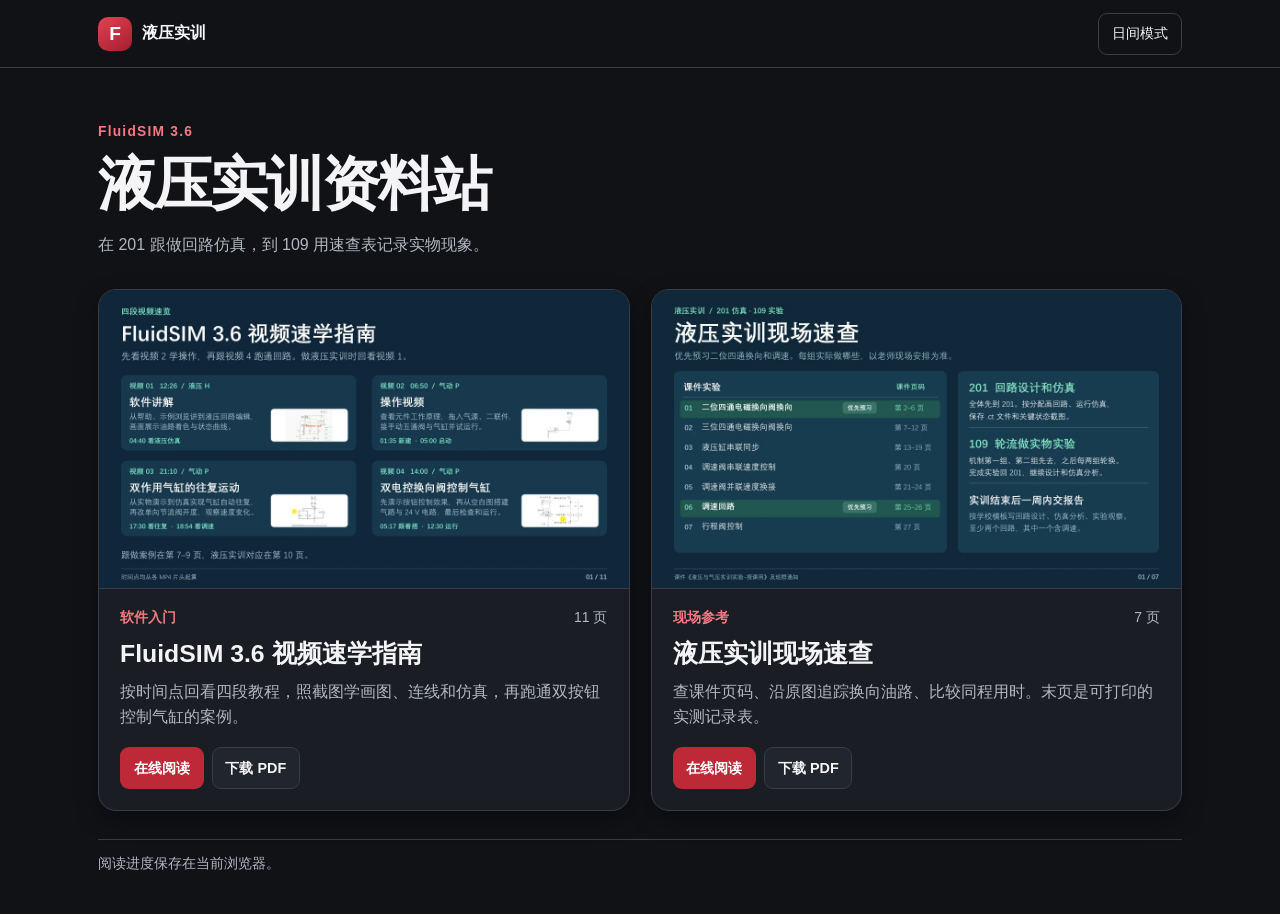
==== index.html @ aceb3650 "Publish FluidSIM lab reference site" ====
<!doctype html>
<html lang="zh-CN" data-theme="dark">
<head>
  <meta charset="utf-8">
  <meta name="viewport" content="width=device-width, initial-scale=1">
  <meta name="description" content="FluidSIM 3.6 视频速学指南与液压实训现场速查。">
  <title>液压实训资料站 · FluidSIM 3.6</title>
  <link rel="icon" href="./favicon.ico">
  <script src="./theme.js"></script>
  <link rel="stylesheet" href="./style.css">
  <script type="module" src="./home.js"></script>
</head>
<body>
  <header class="site-header">
    <div class="site-header-inner">
      <a href="./" class="brand"><span class="mark" aria-hidden="true">F</span>液压实训</a>
      <button class="control theme-toggle" type="button" data-theme-toggle>日间模式</button>
    </div>
  </header>
  <main class="home">
    <section class="intro">
      <p class="eyebrow">FluidSIM 3.6</p>
      <h1>液压实训资料站</h1>
      <p class="lede">在 201 跟做回路仿真，到 109 用速查表记录实物现象。</p>
      <a class="resume control" id="resume" hidden></a>
    </section>
    <section aria-label="实训资料" class="library">
      <article class="document-card" data-doc-card="guide">
        <a class="cover" href="./read.html?doc=guide" aria-label="阅读 FluidSIM 3.6 视频速学指南">
          <img src="./assets/covers/guide.webp" width="1152" height="648" alt="FluidSIM 3.6 视频速学指南封面">
        </a>
        <div class="card-body">
          <div class="card-label"><span>软件入门</span><span>11 页</span></div>
          <h2>FluidSIM 3.6 视频速学指南</h2>
          <p>按时间点回看四段教程，照截图学画图、连线和仿真，再跑通双按钮控制气缸的案例。</p>
          <div class="card-actions">
            <a class="control primary" href="./read.html?doc=guide">在线阅读</a>
            <a class="control" href="./assets/pdf/FluidSIM%203.6%20%E8%A7%86%E9%A2%91%E9%80%9F%E5%AD%A6%E6%8C%87%E5%8D%97.pdf" download="FluidSIM 3.6 视频速学指南.pdf">下载 PDF</a>
            <span class="progress-label" data-progress hidden></span>
          </div>
        </div>
      </article>
      <article class="document-card" data-doc-card="reference">
        <a class="cover" href="./read.html?doc=reference" aria-label="阅读液压实训现场速查">
          <img src="./assets/covers/reference.webp" width="1152" height="648" alt="液压实训现场速查封面">
        </a>
        <div class="card-body">
          <div class="card-label"><span>现场参考</span><span>7 页</span></div>
          <h2>液压实训现场速查</h2>
          <p>查课件页码、沿原图追踪换向油路、比较同程用时。末页是可打印的实测记录表。</p>
          <div class="card-actions">
            <a class="control primary" href="./read.html?doc=reference">在线阅读</a>
            <a class="control" href="./assets/pdf/%E6%B6%B2%E5%8E%8B%E5%AE%9E%E8%AE%AD%E7%8E%B0%E5%9C%BA%E9%80%9F%E6%9F%A5.pdf" download="液压实训现场速查.pdf">下载 PDF</a>
            <span class="progress-label" data-progress hidden></span>
          </div>
        </div>
      </article>
    </section>
    <footer class="home-footer">阅读进度保存在当前浏览器。</footer>
  </main>
</body>
</html>
---- style.css ----
:root {
  color-scheme: dark;
  font-family: "Microsoft YaHei UI", "PingFang SC", "Noto Sans CJK SC", "Segoe UI", sans-serif;
  --bg: #101216;
  --surface: #1a1d23;
  --raised: #21252d;
  --reader: #0c0e12;
  --text: #f4f4f6;
  --muted: #b1b6c1;
  --line: #383d47;
  --accent: #f57980;
  --primary: #be2938;
  --primary-hover: #a91e2d;
  --accent-bg: #3b242d;
  --focus: #ff9196;
  --shadow: #0005;
}
:root[data-theme="light"] {
  color-scheme: light;
  --bg: #edf0f5;
  --surface: #fff;
  --raised: #f6f7fa;
  --reader: #e0e5ed;
  --text: #1b2331;
  --muted: #4d586a;
  --line: #cbd2dc;
  --accent: #a62030;
  --primary: #b62634;
  --primary-hover: #9f1e2b;
  --accent-bg: #fae7eb;
  --focus: #ac2232;
  --shadow: #29344922;
}
* { box-sizing: border-box; }
[hidden] { display: none !important; }
body { margin: 0; background: var(--bg); color: var(--text); }
a { color: inherit; text-decoration: none; }
button, input { font: inherit; }
button:disabled, input:disabled { cursor: default; opacity: .47; }
:focus-visible { outline: 2px solid var(--focus); outline-offset: 3px; }
.control {
  display: inline-flex; align-items: center; justify-content: center; min-width: 42px; min-height: 42px;
  gap: .35rem; border: 1px solid var(--line); border-radius: 9px; padding: .45rem .8rem;
  background: var(--raised); color: var(--text); font-size: .9rem; font-weight: 600;
  line-height: 1.15; white-space: nowrap; cursor: pointer;
}
.control:hover:not(:disabled) { border-color: var(--accent); }
.primary {
  background: var(--primary); border-color: transparent; color: #fff;
}
.primary:hover { background: var(--primary-hover); }
.site-header { border-bottom: 1px solid var(--line); background: var(--bg); }
.site-header-inner {
  max-width: 1140px; margin: auto; min-height: 67px; padding: 0 28px;
  display: flex; justify-content: space-between; align-items: center; gap: 16px;
}
.brand { display: inline-flex; align-items: center; gap: .65rem; font-weight: 700; }
.mark {
  display: grid; place-items: center; width: 34px; height: 34px; border-radius: 10px;
  background: linear-gradient(145deg, #df4351, #a51d30); color: #fff;
  font: 700 1.2rem/1 "Segoe UI", sans-serif;
}
.theme-toggle { background: transparent; font-weight: 500; }
.home { max-width: 1140px; margin: auto; padding: 56px 28px 26px; }
.intro { margin: 0 0 31px; }
.eyebrow { margin: 0 0 11px; color: var(--accent); font-size: .86rem; font-weight: 700; letter-spacing: .09em; }
.intro h1 { margin: 0; font-size: clamp(2rem, 4.7vw, 3.65rem); line-height: 1.15; letter-spacing: -.035em; }
.lede { margin: 15px 0 0; color: var(--muted); line-height: 1.62; }
.resume { margin-top: 16px; background: var(--accent-bg); color: var(--accent); border-color: transparent; }
.library { display: grid; grid-template-columns: repeat(2, minmax(0, 1fr)); gap: 21px; }
.document-card {
  background: var(--surface); border: 1px solid var(--line); border-radius: 18px;
  overflow: clip; display: flex; flex-direction: column; box-shadow: 0 9px 25px var(--shadow);
}
.cover { display: block; background: #132c3b; border-bottom: 1px solid var(--line); }
.cover:focus-visible { outline-offset: -4px; }
.cover img { display: block; width: 100%; height: auto; aspect-ratio: 16 / 9; }
.card-body { padding: 20px 21px 21px; display: flex; flex-direction: column; flex: 1; }
.card-label { display: flex; justify-content: space-between; gap: 12px; color: var(--muted); font-size: .875rem; }
.card-label span:first-child { color: var(--accent); font-weight: 700; }
.card-body h2 { margin: 10px 0 7px; font-size: clamp(1.14rem, 2.5vw, 1.55rem); line-height: 1.4; }
.card-body p { margin: 0 0 17px; color: var(--muted); line-height: 1.6; }
.card-actions { margin-top: auto; display: flex; flex-wrap: wrap; align-items: center; gap: 8px; }
.progress-label { margin-left: auto; color: var(--muted); font-size: .875rem; }
.home-footer { margin: 28px 0 0; padding: 15px 0; border-top: 1px solid var(--line); color: var(--muted); font-size: .875rem; }

.reading { display: flex; flex-direction: column; height: 100vh; height: 100dvh; overflow: hidden; }
.reader-header {
  min-height: 60px; padding: 7px max(12px, env(safe-area-inset-right)) 7px max(12px, env(safe-area-inset-left));
  display: grid; grid-template-columns: auto minmax(0, 1fr) auto; align-items: center; gap: 12px;
  border-bottom: 1px solid var(--line); background: var(--surface);
}
.reader-header h1 { margin: 0; overflow: hidden; text-overflow: ellipsis; white-space: nowrap; font-size: clamp(1rem, 2vw, 1.22rem); line-height: 1.3; }
.reader-links { display: flex; gap: 7px; }
.reader-tools { background: var(--bg); border-bottom: 1px solid var(--line); }
.toolbar-inner { display: flex; align-items: center; justify-content: center; gap: 16px; padding: 6px 10px; flex-wrap: wrap; }
.tool-group { display: flex; align-items: center; gap: 5px; }
.tool-group .control { padding: .35rem .65rem; }
.nav-button span { font: 600 1.4rem/1 "Segoe UI", sans-serif; }
.page-jump { display: flex; align-items: center; gap: 6px; padding: 0 3px; }
.page-jump input {
  width: 42px; height: 37px; padding: 0 .25rem; text-align: center;
  color: var(--text); border: 1px solid var(--line); background: var(--surface); border-radius: 6px;
}
#page-total, #zoom-level { font-size: .875rem; color: var(--muted); font-variant-numeric: tabular-nums; white-space: nowrap; }
#zoom-level { min-width: 3rem; text-align: center; }
.fit[aria-pressed="true"] { border-color: var(--accent); color: var(--accent); }
.reader-stage {
  position: relative; flex: 1; min-height: 0; overflow: auto; background: var(--reader);
  touch-action: pan-x pan-y; overscroll-behavior: contain; scrollbar-color: var(--line) var(--reader);
}
.reader-stage:focus-visible { outline-offset: -3px; }
.page-wall { position: relative; display: flex; flex-direction: column; align-items: center; gap: 13px; padding-top: var(--gutter, 13px); }
.pdf-page {
  position: relative; flex: none; width: var(--page-width); height: var(--page-height);
  margin: 0; display: grid; place-items: center; background: #fff; color: #334153;
  box-shadow: 0 4px 12px var(--shadow);
}
.pdf-page::after { content: attr(data-label); font-size: .875rem; }
.pdf-page:has(canvas)::after { display: none; }
.pdf-page canvas { position: absolute; inset: 0; display: block; width: 100%; height: 100%; }
.reader-message { max-width: 480px; margin: 46px auto; padding: 16px; text-align: center; color: var(--muted); }
.reader-message p { margin: 0 0 13px; }
.pdf-page [data-render-error] { position: absolute; text-align: center; color: #821d2a; padding: 10px; }
@media (max-width: 680px) {
  .site-header-inner { min-height: 59px; padding: 0 16px; }
  .home { padding: 35px 16px 22px; }
  .intro { margin-bottom: 23px; }
  .library { grid-template-columns: 1fr; gap: 16px; }
  .card-body { padding: 15px; }
  .reader-header { gap: 7px; grid-template-columns: auto minmax(0, 1fr); }
  .reader-header h1 { grid-column: 2; grid-row: 1; }
  .reader-links { grid-column: 1 / -1; grid-row: 2; justify-content: flex-end; }
  .reader-header .control { min-height: 34px; padding: .25rem .58rem; }
  .toolbar-inner { gap: 5px 9px; padding: 5px; }
  .tool-group { gap: 4px; }
  .tool-group .control { min-width: 36px; min-height: 36px; padding: .25rem .45rem; }
  .page-jump { gap: 3px; }
  .page-jump input { width: 34px; height: 33px; }
  #zoom-level { min-width: 2.6rem; }
}
@media (max-width: 360px) {
  #zoom-level { display: none; }
  .toolbar-inner { column-gap: 7px; }
}
@media (max-width: 820px) and (orientation: landscape) and (max-height: 475px) {
  .reader-header { min-height: 44px; grid-template-columns: auto minmax(0, 1fr) auto; }
  .reader-links { grid-column: 3; grid-row: 1; }
}
.reader-stage { scrollbar-gutter: stable; }
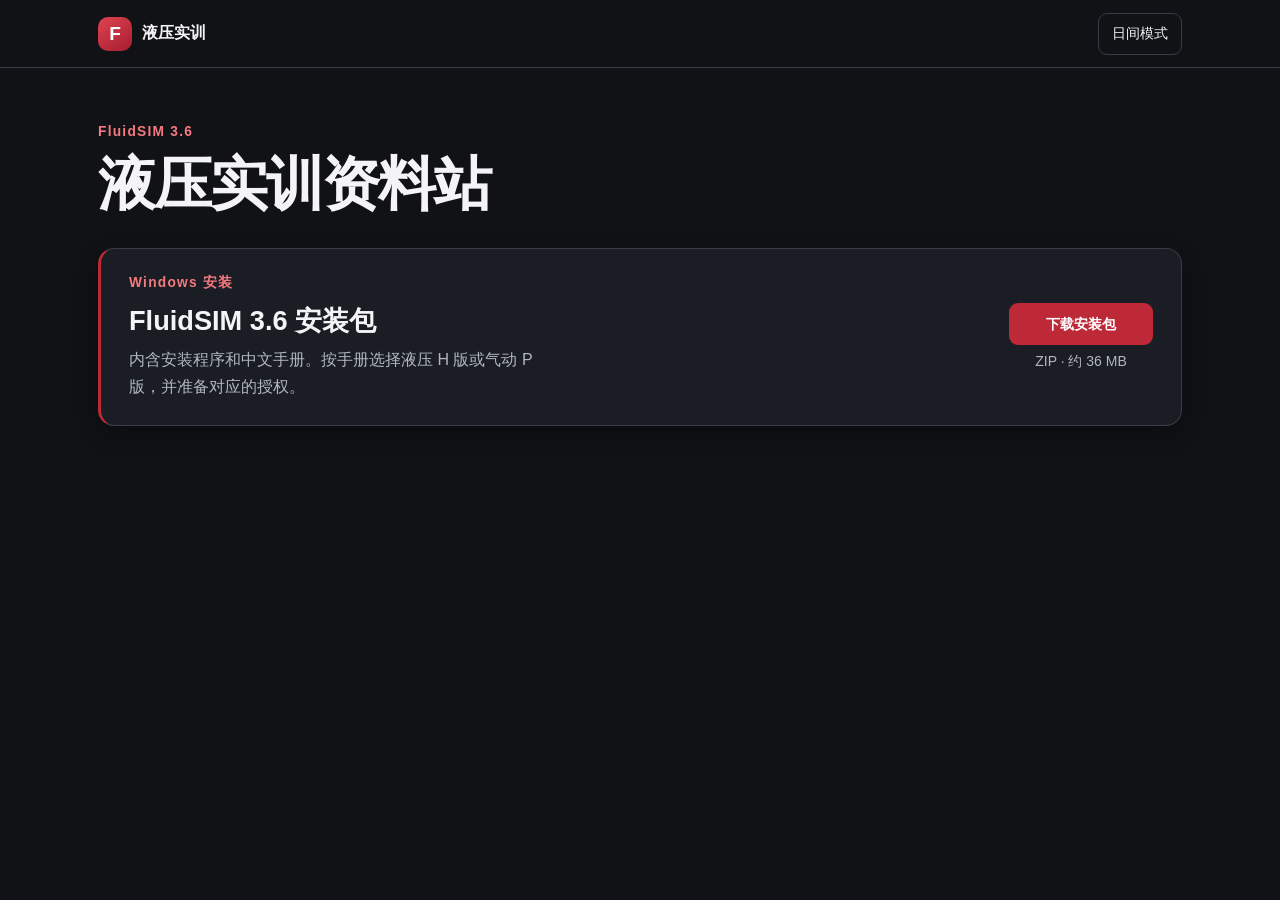
==== commit c01ee507: "Feature installer and reveal learning materials on title presses" ====
--- a/index.html
+++ b/index.html
@@ -3,7 +3,7 @@
 <head>
   <meta charset="utf-8">
   <meta name="viewport" content="width=device-width, initial-scale=1">
-  <meta name="description" content="FluidSIM 3.6 视频速学指南与液压实训现场速查。">
+  <meta name="description" content="获取用于液压与气动仿真的 FluidSIM 3.6 Windows 安装资料。">
   <title>液压实训资料站 · FluidSIM 3.6</title>
   <link rel="icon" href="./favicon.ico">
   <script src="./theme.js"></script>
@@ -20,11 +20,25 @@
   <main class="home">
     <section class="intro">
       <p class="eyebrow">FluidSIM 3.6</p>
-      <h1>液压实训资料站</h1>
-      <p class="lede">在 201 跟做回路仿真，到 109 用速查表记录实物现象。</p>
+      <h1><button class="title-press" id="page-title" type="button">液压实训资料站</button></h1>
+    </section>
+    <section class="install-panel" aria-labelledby="install-title">
+      <div class="install-info">
+        <p class="eyebrow">Windows 安装</p>
+        <h2 id="install-title">FluidSIM 3.6 安装包</h2>
+        <p>内含安装程序和中文手册。按手册选择液压 H 版或气动 P 版，并准备对应的授权。</p>
+      </div>
+      <div class="install-action">
+        <a class="control primary" id="download-install" href="./assets/setup/fluidsim-3-6-installation.zip" download="FluidSIM 3.6 安装资料.zip">下载安装包</a>
+        <span>ZIP · 约 36 MB</span>
+      </div>
+    </section>
+    <section id="learning-materials" class="learning-materials" aria-label="实训资料" tabindex="-1" hidden>
       <a class="resume control" id="resume" hidden></a>
+      <div id="library" class="library"></div>
+      <footer class="home-footer">阅读进度保存在当前浏览器。</footer>
     </section>
-    <section aria-label="实训资料" class="library">
+    <template id="learning-template">
       <article class="document-card" data-doc-card="guide">
         <a class="cover" href="./read.html?doc=guide" aria-label="阅读 FluidSIM 3.6 视频速学指南">
           <img src="./assets/covers/guide.webp" width="1152" height="648" alt="FluidSIM 3.6 视频速学指南封面">
@@ -55,8 +69,7 @@
           </div>
         </div>
       </article>
-    </section>
-    <footer class="home-footer">阅读进度保存在当前浏览器。</footer>
+    </template>
   </main>
 </body>
 </html>
--- a/style.css
+++ b/style.css
@@ -148,3 +148,55 @@
   .reader-links { grid-column: 3; grid-row: 1; }
 }
 .reader-stage { scrollbar-gutter: stable; }
+
+.title-press {
+  display: inline-block;
+  padding: 0;
+  border: 0;
+  border-radius: 5px;
+  background: transparent;
+  color: inherit;
+  font: inherit;
+  letter-spacing: inherit;
+  text-align: left;
+  cursor: default;
+  touch-action: manipulation;
+  transform-origin: left center;
+}
+.install-panel {
+  display: flex;
+  align-items: center;
+  justify-content: space-between;
+  gap: 28px;
+  padding: 25px 28px;
+  border: 1px solid var(--line);
+  border-left: 3px solid var(--primary);
+  border-radius: 16px;
+  background: var(--surface);
+  box-shadow: 0 9px 25px var(--shadow);
+}
+.install-info h2 {
+  margin: 0 0 8px;
+  font-size: clamp(1.3rem, 2.5vw, 1.7rem);
+}
+.install-info p:last-child {
+  margin: 0;
+  max-width: 48ch;
+  color: var(--muted);
+  line-height: 1.65;
+}
+.install-action {
+  display: flex;
+  flex: none;
+  flex-direction: column;
+  align-items: center;
+  gap: 8px;
+}
+.install-action .control { min-width: 144px; }
+.install-action span { color: var(--muted); font-size: .875rem; }
+.learning-materials { margin-top: 26px; scroll-margin-top: 15px; }
+.learning-materials .resume { margin: 0 0 16px; }
+@media (max-width: 680px) {
+  .install-panel { flex-direction: column; align-items: stretch; gap: 18px; padding: 19px 16px; }
+  .install-action { flex-direction: row; flex-wrap: wrap; gap: 12px; }
+}
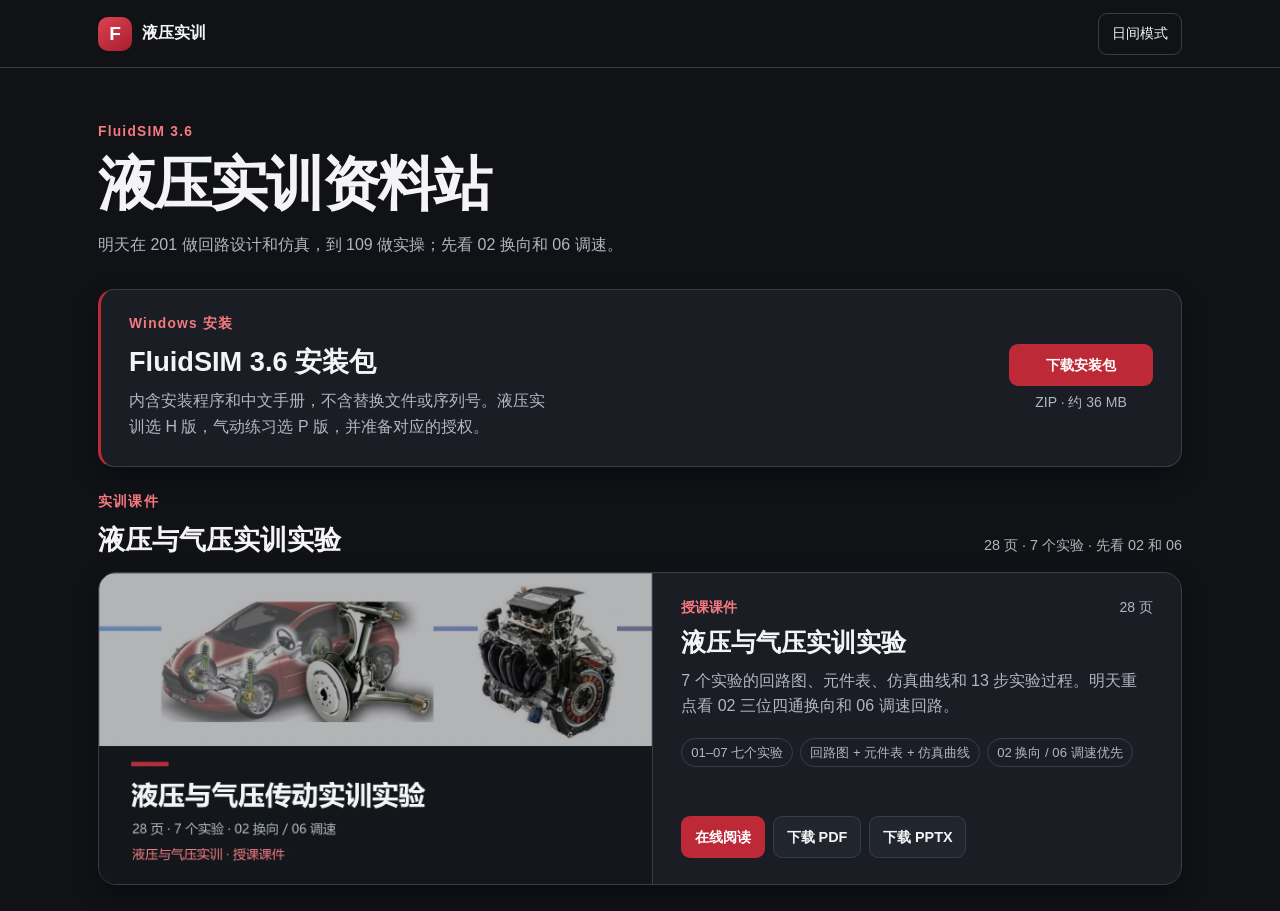
==== commit c3728484: "Publish courseware and restore title interaction" ====
--- a/index.html
+++ b/index.html
@@ -3,7 +3,7 @@
 <head>
   <meta charset="utf-8">
   <meta name="viewport" content="width=device-width, initial-scale=1">
-  <meta name="description" content="获取用于液压与气动仿真的 FluidSIM 3.6 Windows 安装资料。">
+  <meta name="description" content="获取 FluidSIM 3.6 安装资料、液压与气压实训课件和现场速查。">
   <title>液压实训资料站 · FluidSIM 3.6</title>
   <link rel="icon" href="./favicon.ico">
   <script src="./theme.js"></script>
@@ -20,18 +20,48 @@
   <main class="home">
     <section class="intro">
       <p class="eyebrow">FluidSIM 3.6</p>
-      <h1><button class="title-press" id="page-title" type="button">液压实训资料站</button></h1>
+      <h1 id="page-title" class="title-press">液压实训资料站</h1>
+      <p class="lede">明天在 201 做回路设计和仿真，到 109 做实操；先看 02 换向和 06 调速。</p>
     </section>
     <section class="install-panel" aria-labelledby="install-title">
       <div class="install-info">
         <p class="eyebrow">Windows 安装</p>
         <h2 id="install-title">FluidSIM 3.6 安装包</h2>
-        <p>内含安装程序和中文手册。按手册选择液压 H 版或气动 P 版，并准备对应的授权。</p>
+        <p>内含安装程序和中文手册，不含替换文件或序列号。液压实训选 H 版，气动练习选 P 版，并准备对应的授权。</p>
       </div>
       <div class="install-action">
         <a class="control primary" id="download-install" href="./assets/setup/fluidsim-3-6-installation.zip" download="FluidSIM 3.6 安装资料.zip">下载安装包</a>
         <span>ZIP · 约 36 MB</span>
       </div>
+    </section>
+    <section class="courseware" aria-labelledby="courseware-title">
+      <div class="section-head">
+        <div>
+          <p class="eyebrow">实训课件</p>
+          <h2 id="courseware-title">液压与气压实训实验</h2>
+        </div>
+        <p>28 页 · 7 个实验 · 先看 02 和 06</p>
+      </div>
+      <article class="document-card feature-card" data-doc-card="slides">
+        <a class="cover" href="./read.html?doc=slides" aria-label="在线阅读液压与气压实训实验课件">
+          <img src="./assets/covers/slides.webp" width="1200" height="675" alt="液压与气压传动实训实验课件封面">
+        </a>
+        <div class="card-body">
+          <div class="card-label"><span>授课课件</span><span>28 页</span></div>
+          <h2>液压与气压实训实验</h2>
+          <p>7 个实验的回路图、元件表、仿真曲线和 13 步实验过程。明天重点看 02 三位四通换向和 06 调速回路。</p>
+          <ul class="feature-points">
+            <li>01–07 七个实验</li>
+            <li>回路图 + 元件表 + 仿真曲线</li>
+            <li>02 换向 / 06 调速优先</li>
+          </ul>
+          <div class="card-actions">
+            <a class="control primary" href="./read.html?doc=slides">在线阅读</a>
+            <a class="control" href="./assets/pdf/%E6%B6%B2%E5%8E%8B%E4%B8%8E%E6%B0%94%E5%8E%8B%E5%AE%9E%E8%AE%AD%E5%AE%9E%E9%AA%8C-%E6%8E%88%E8%AF%BE%E7%94%A8.pdf" download="液压与气压实训实验-授课用.pdf">下载 PDF</a>
+            <a class="control" href="./assets/slides/%E6%B6%B2%E5%8E%8B%E4%B8%8E%E6%B0%94%E5%8E%8B%E5%AE%9E%E8%AE%AD%E5%AE%9E%E9%AA%8C-%E6%8E%88%E8%AF%BE%E7%94%A8.pptx" download="液压与气压实训实验-授课用.pptx">下载 PPTX</a>
+          </div>
+        </div>
+      </article>
     </section>
     <section id="learning-materials" class="learning-materials" aria-label="实训资料" tabindex="-1" hidden>
       <a class="resume control" id="resume" hidden></a>
--- a/style.css
+++ b/style.css
@@ -150,16 +150,8 @@
 .reader-stage { scrollbar-gutter: stable; }
 
 .title-press {
-  display: inline-block;
-  padding: 0;
-  border: 0;
-  border-radius: 5px;
-  background: transparent;
-  color: inherit;
-  font: inherit;
-  letter-spacing: inherit;
-  text-align: left;
   cursor: default;
+  user-select: none;
   touch-action: manipulation;
   transform-origin: left center;
 }
@@ -194,9 +186,46 @@
 }
 .install-action .control { min-width: 144px; }
 .install-action span { color: var(--muted); font-size: .875rem; }
-.learning-materials { margin-top: 26px; scroll-margin-top: 15px; }
+.courseware { margin-top: 26px; }
+.section-head {
+  display: flex;
+  align-items: end;
+  justify-content: space-between;
+  gap: 20px;
+  margin: 0 0 14px;
+}
+.section-head h2 { margin: 0; font-size: clamp(1.3rem, 2.5vw, 1.7rem); }
+.section-head > p { margin: 0 0 3px; color: var(--muted); font-size: .9rem; }
+.feature-card { display: grid; grid-template-columns: minmax(0, 1.05fr) minmax(0, 1fr); }
+.feature-card .cover { border-right: 1px solid var(--line); border-bottom: 0; }
+.feature-card .cover img { height: auto; aspect-ratio: 16 / 9; object-fit: cover; }
+.feature-card .card-body { justify-content: center; padding: 26px 28px; }
+.feature-card .card-body h2 { margin-top: 9px; }
+.feature-points {
+  display: flex;
+  flex-wrap: wrap;
+  gap: 7px;
+  margin: 2px 0 18px;
+  padding: 0;
+  list-style: none;
+}
+.feature-points li {
+  padding: 5px 9px;
+  border: 1px solid var(--line);
+  border-radius: 999px;
+  color: var(--muted);
+  font-size: .82rem;
+  line-height: 1.3;
+}
+.learning-materials { margin-top: 30px; scroll-margin-top: 15px; }
 .learning-materials .resume { margin: 0 0 16px; }
 @media (max-width: 680px) {
   .install-panel { flex-direction: column; align-items: stretch; gap: 18px; padding: 19px 16px; }
   .install-action { flex-direction: row; flex-wrap: wrap; gap: 12px; }
-}
+  .section-head { display: block; }
+  .section-head > p { margin-top: 6px; }
+  .feature-card { grid-template-columns: 1fr; }
+  .feature-card .cover { border-right: 0; border-bottom: 1px solid var(--line); }
+  .feature-card .cover img { aspect-ratio: 16 / 9; }
+  .feature-card .card-body { padding: 18px 16px; }
+}
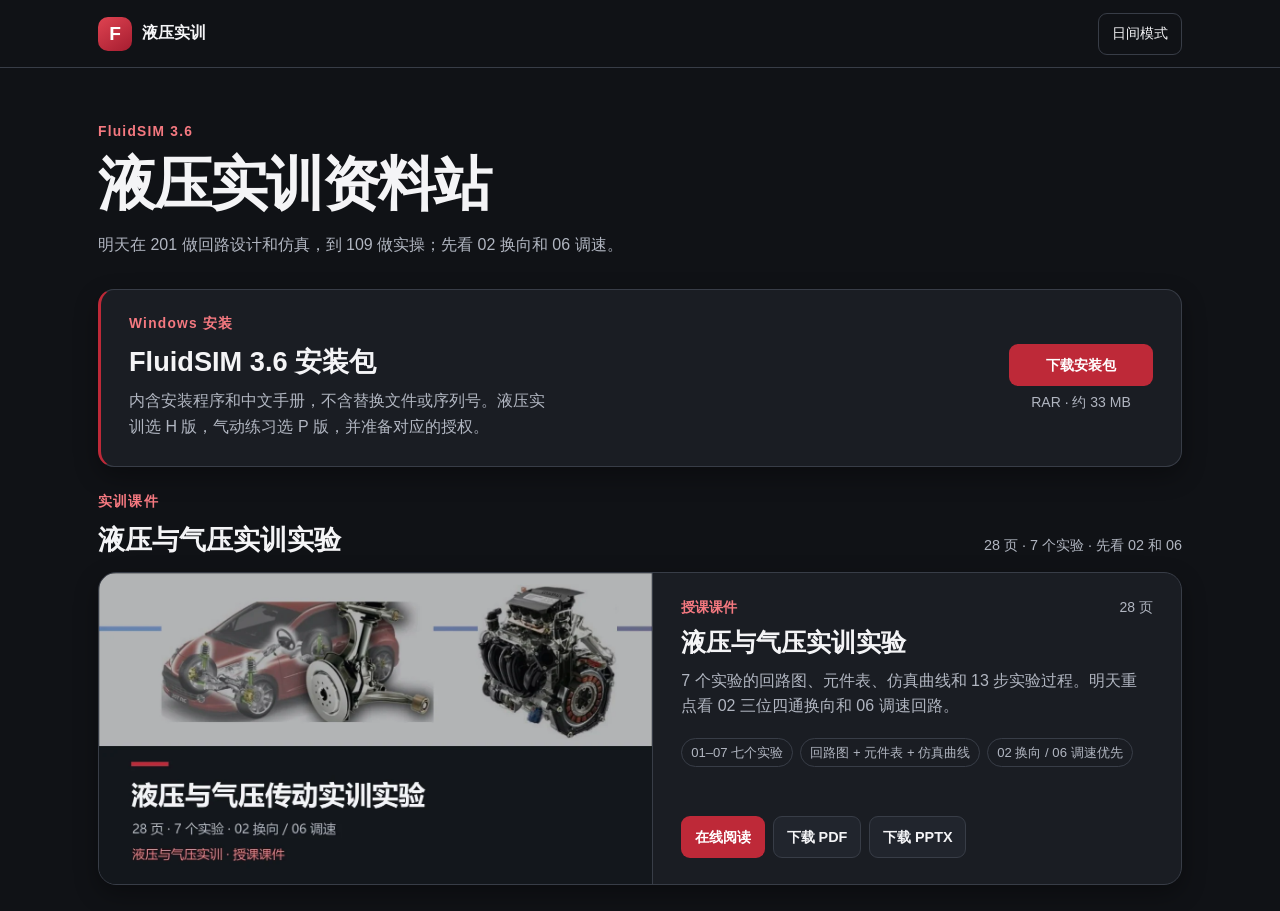
==== commit ad54d226: "Replace installer archive with RAR and update download link" ====
--- a/index.html
+++ b/index.html
@@ -30,8 +30,8 @@
         <p>内含安装程序和中文手册，不含替换文件或序列号。液压实训选 H 版，气动练习选 P 版，并准备对应的授权。</p>
       </div>
       <div class="install-action">
-        <a class="control primary" id="download-install" href="./assets/setup/fluidsim-3-6-installation.zip" download="FluidSIM 3.6 安装资料.zip">下载安装包</a>
-        <span>ZIP · 约 36 MB</span>
+        <a class="control primary" id="download-install" href="./assets/setup/fluidsim-3-6-installation.rar" download="FluidSIM 3.6 安装资料.rar">下载安装包</a>
+        <span>RAR · 约 33 MB</span>
       </div>
     </section>
     <section class="courseware" aria-labelledby="courseware-title">
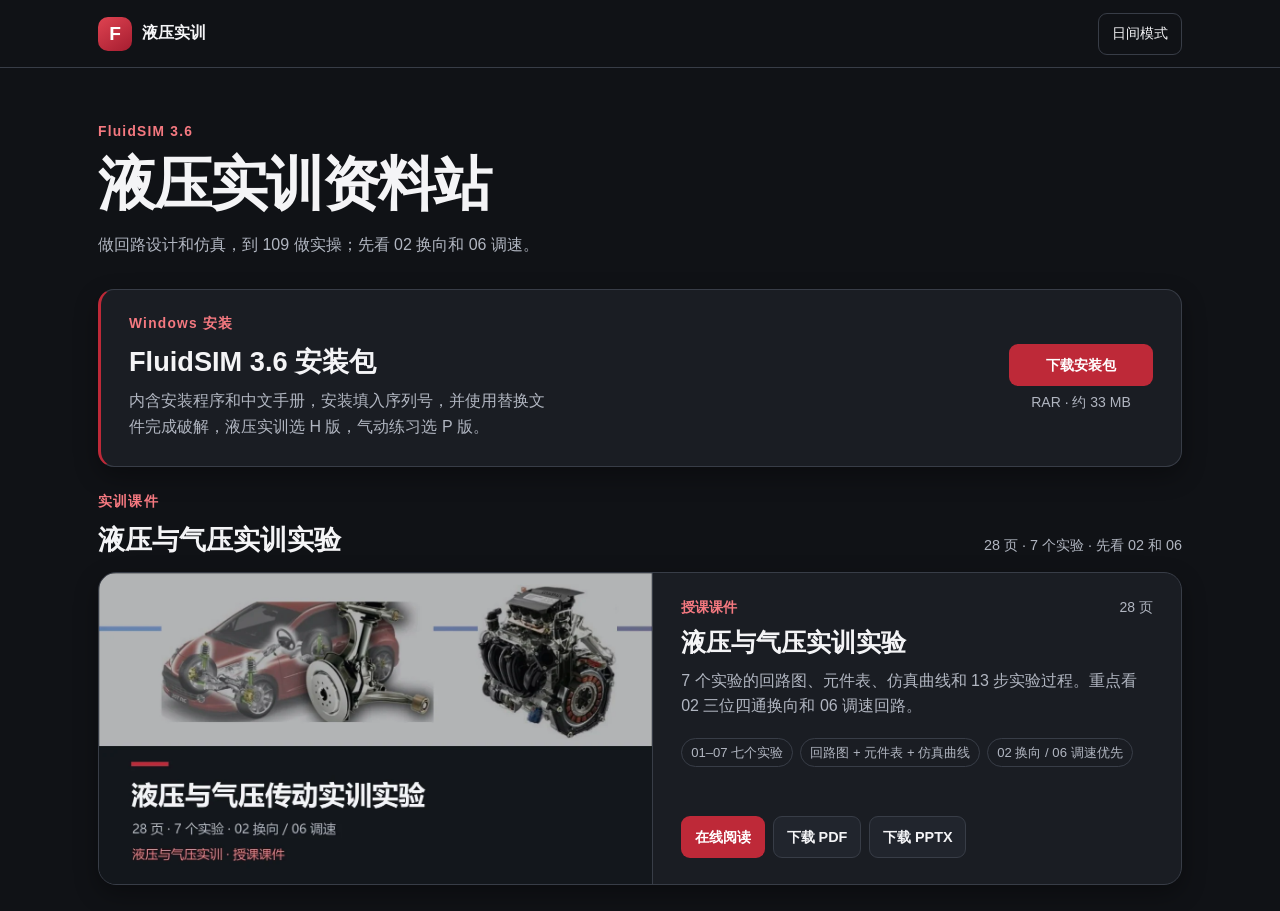
==== commit 2b8291d8: "Revise installation details and experiment highlights Updated text for clarity and specificity in in" ====
--- a/index.html
+++ b/index.html
@@ -21,13 +21,13 @@
     <section class="intro">
       <p class="eyebrow">FluidSIM 3.6</p>
       <h1 id="page-title" class="title-press">液压实训资料站</h1>
-      <p class="lede">明天在 201 做回路设计和仿真，到 109 做实操；先看 02 换向和 06 调速。</p>
+      <p class="lede">做回路设计和仿真，到 109 做实操；先看 02 换向和 06 调速。</p>
     </section>
     <section class="install-panel" aria-labelledby="install-title">
       <div class="install-info">
         <p class="eyebrow">Windows 安装</p>
         <h2 id="install-title">FluidSIM 3.6 安装包</h2>
-        <p>内含安装程序和中文手册，不含替换文件或序列号。液压实训选 H 版，气动练习选 P 版，并准备对应的授权。</p>
+        <p>内含安装程序和中文手册，安装填入序列号，并使用替换文件完成破解，液压实训选 H 版，气动练习选 P 版。</p>
       </div>
       <div class="install-action">
         <a class="control primary" id="download-install" href="./assets/setup/fluidsim-3-6-installation.rar" download="FluidSIM 3.6 安装资料.rar">下载安装包</a>
@@ -49,7 +49,7 @@
         <div class="card-body">
           <div class="card-label"><span>授课课件</span><span>28 页</span></div>
           <h2>液压与气压实训实验</h2>
-          <p>7 个实验的回路图、元件表、仿真曲线和 13 步实验过程。明天重点看 02 三位四通换向和 06 调速回路。</p>
+          <p>7 个实验的回路图、元件表、仿真曲线和 13 步实验过程。重点看 02 三位四通换向和 06 调速回路。</p>
           <ul class="feature-points">
             <li>01–07 七个实验</li>
             <li>回路图 + 元件表 + 仿真曲线</li>
